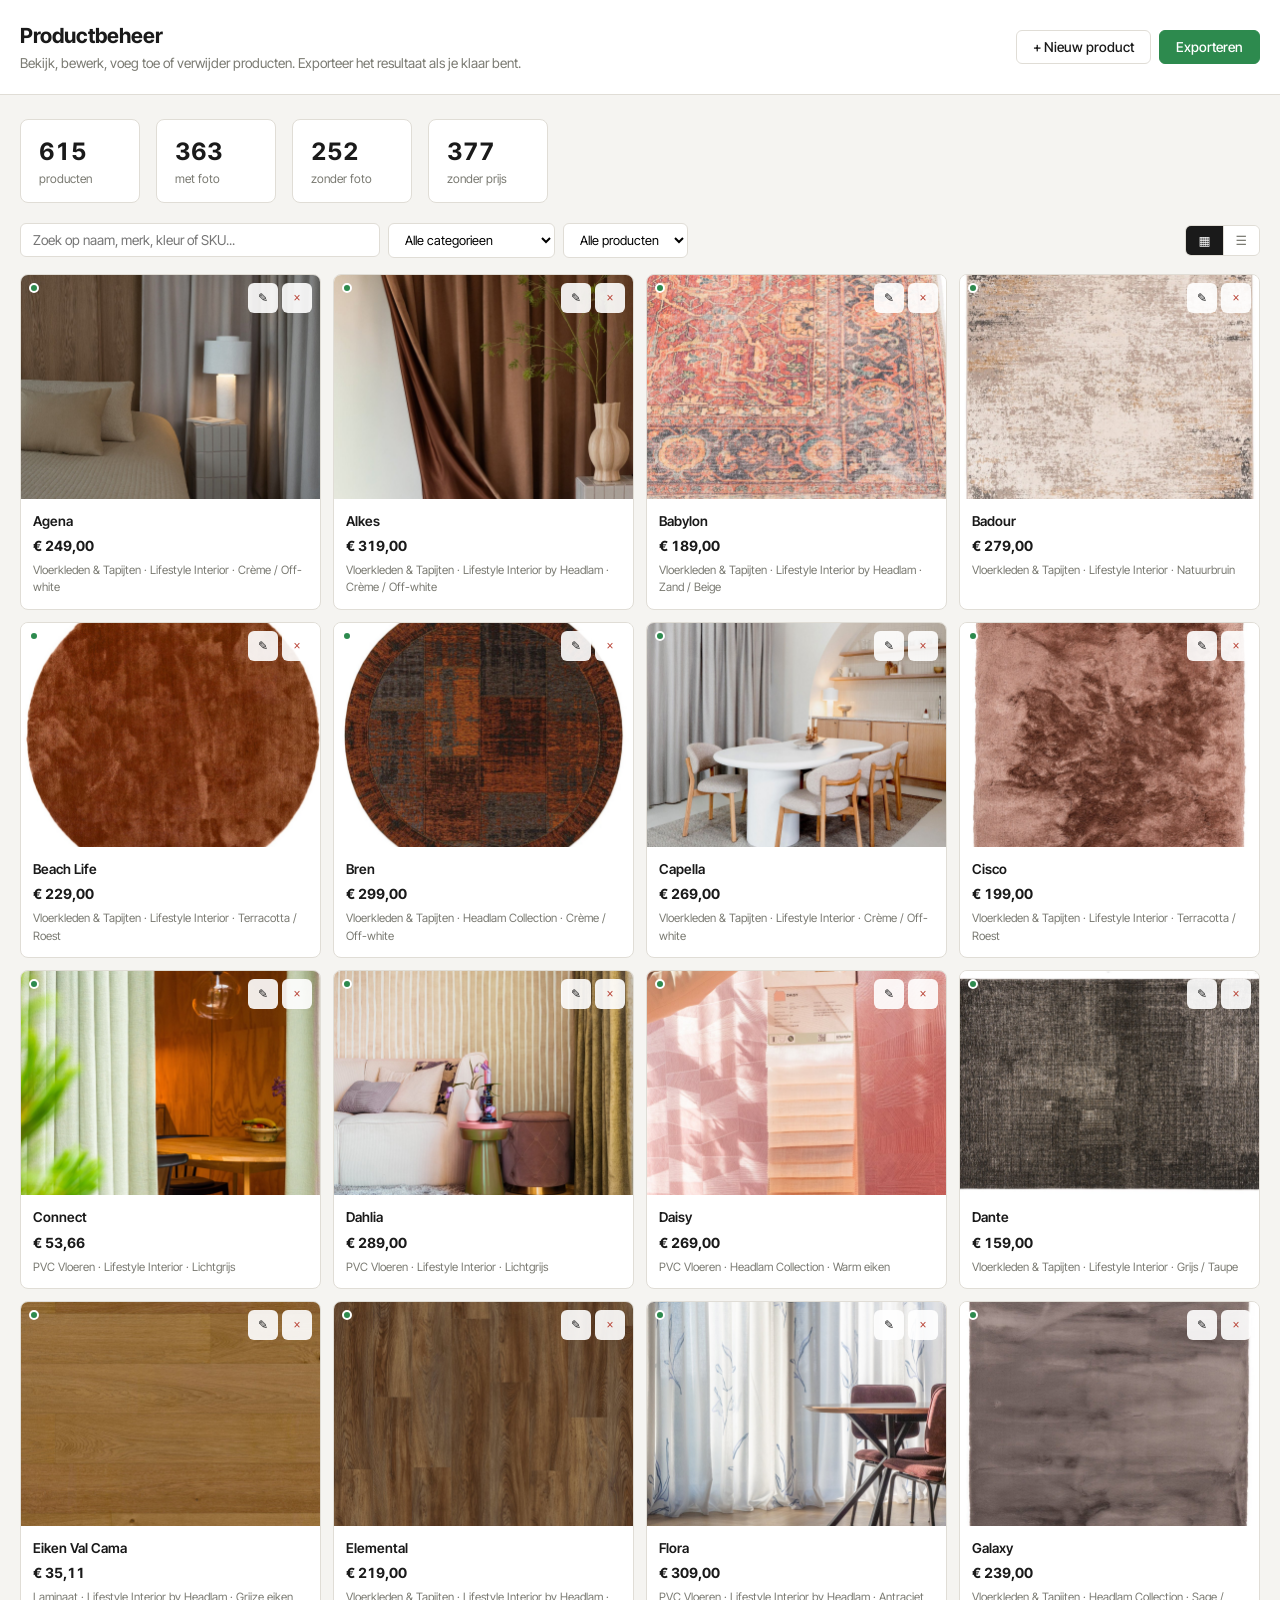
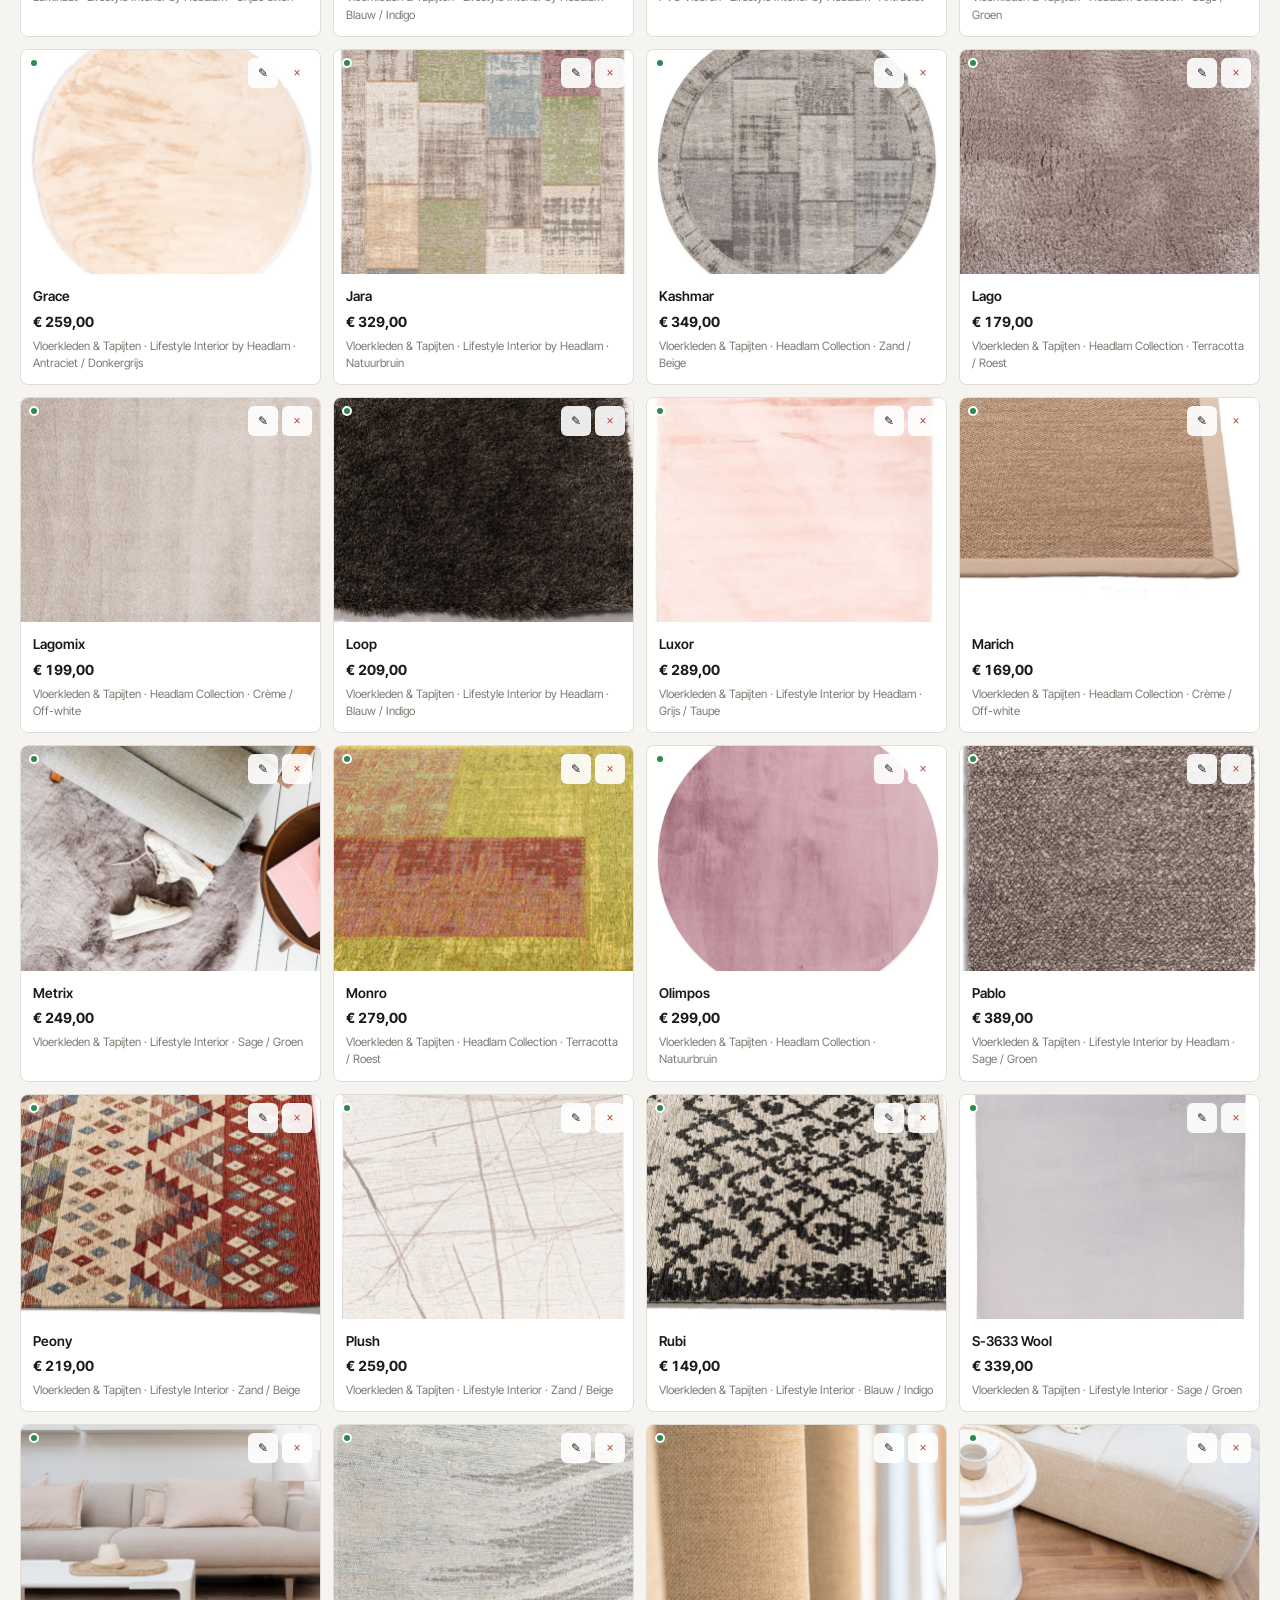
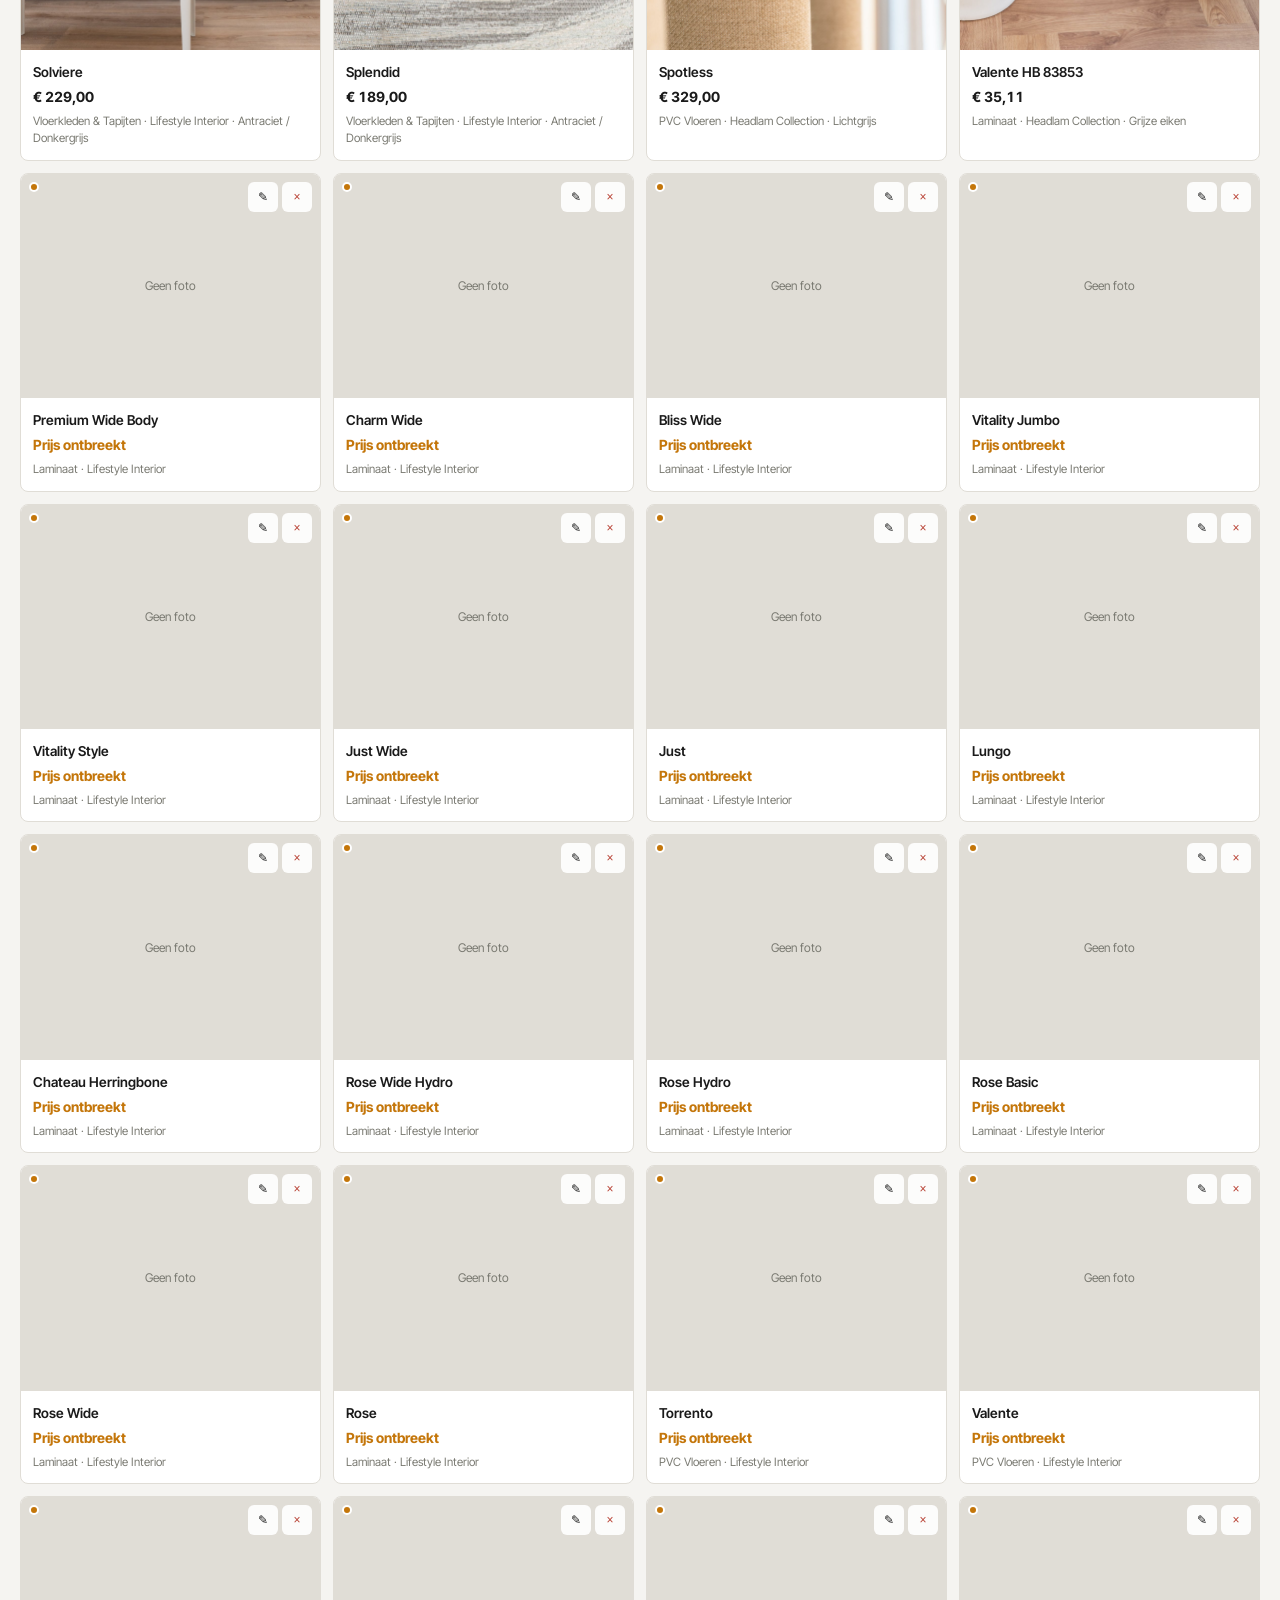
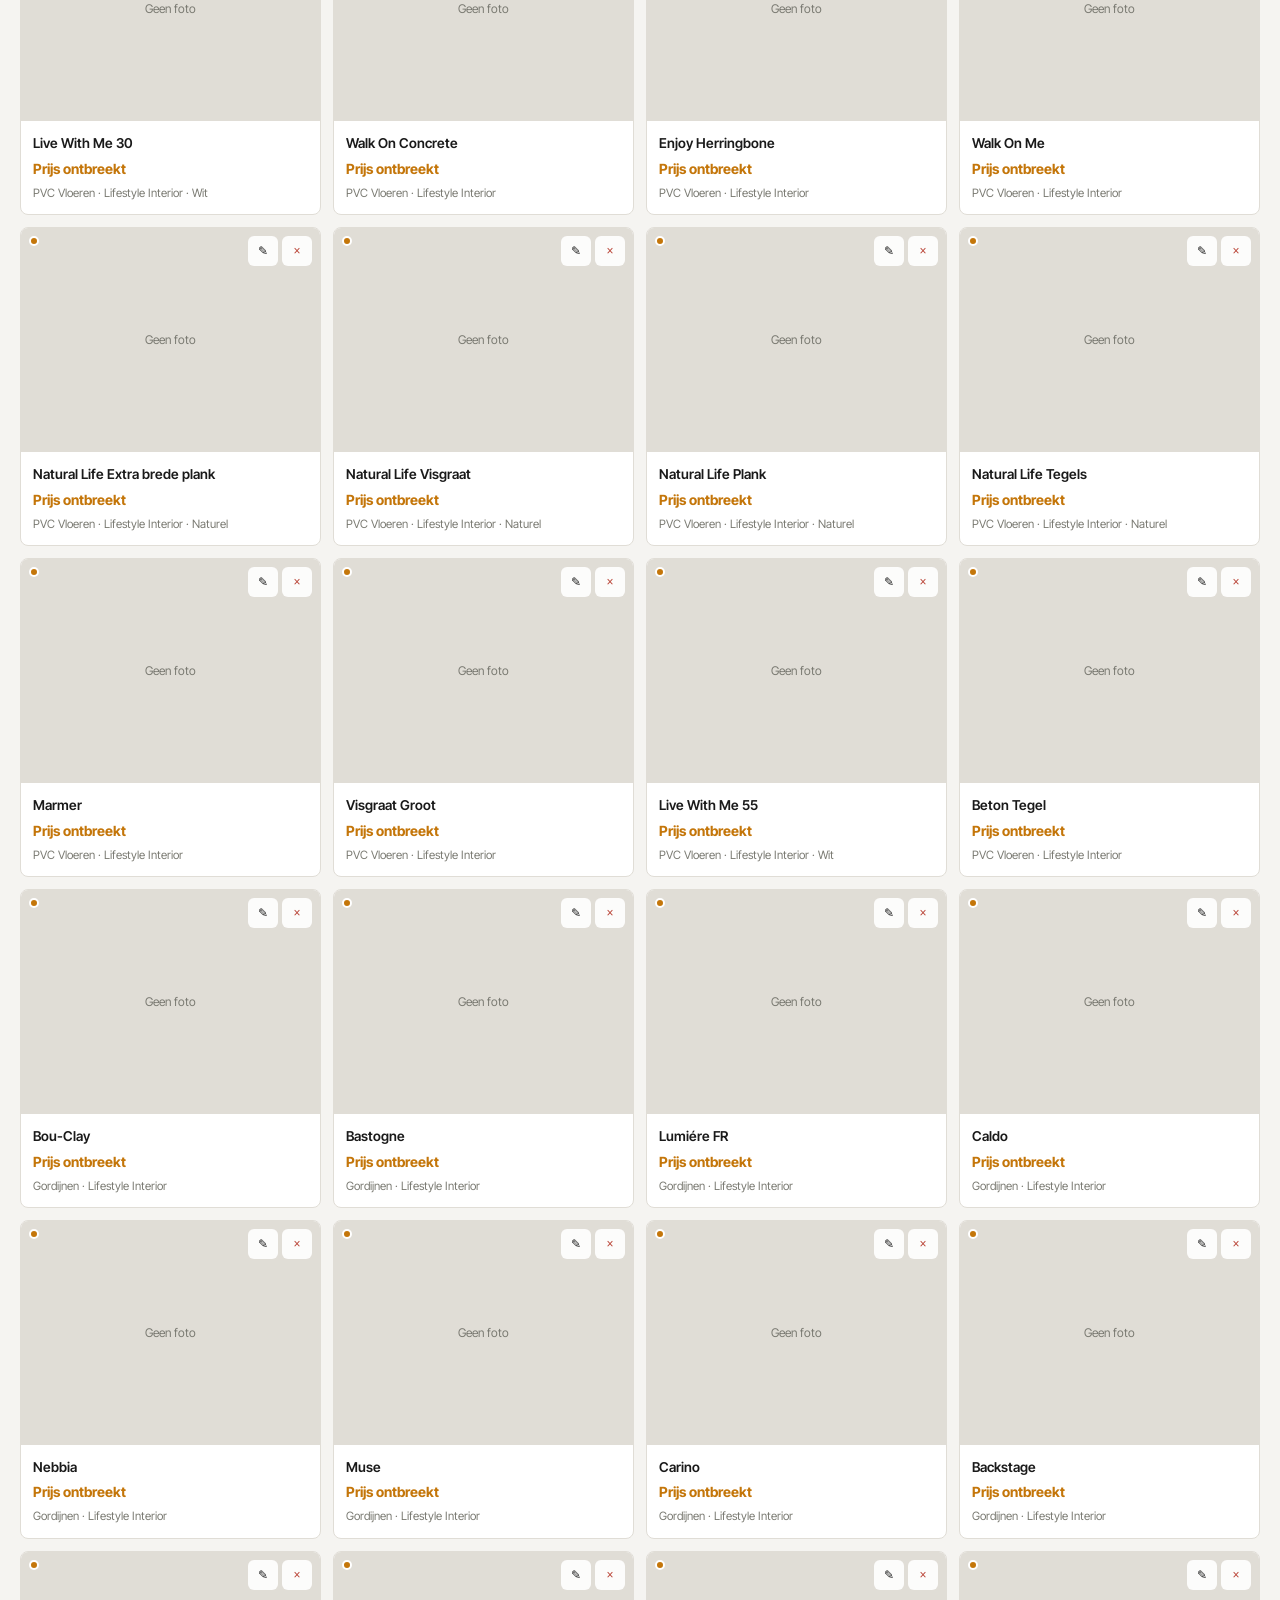
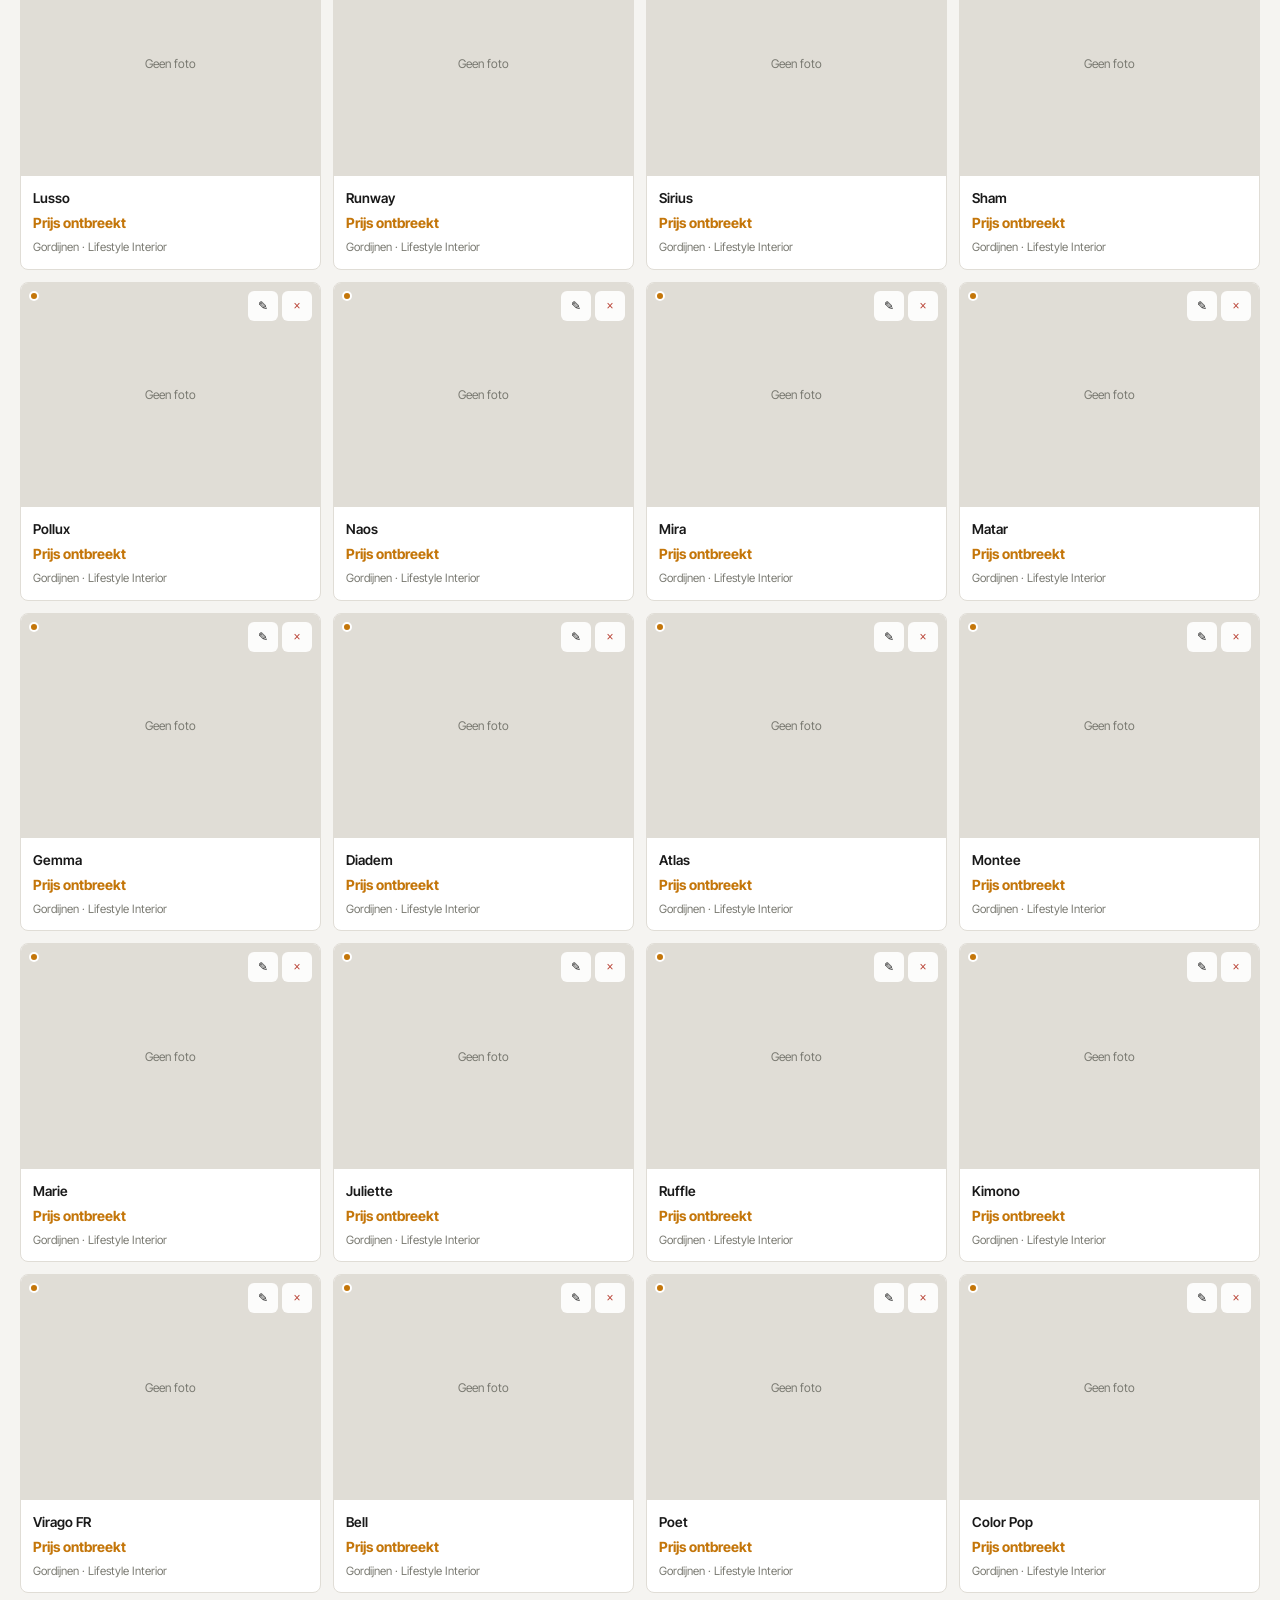
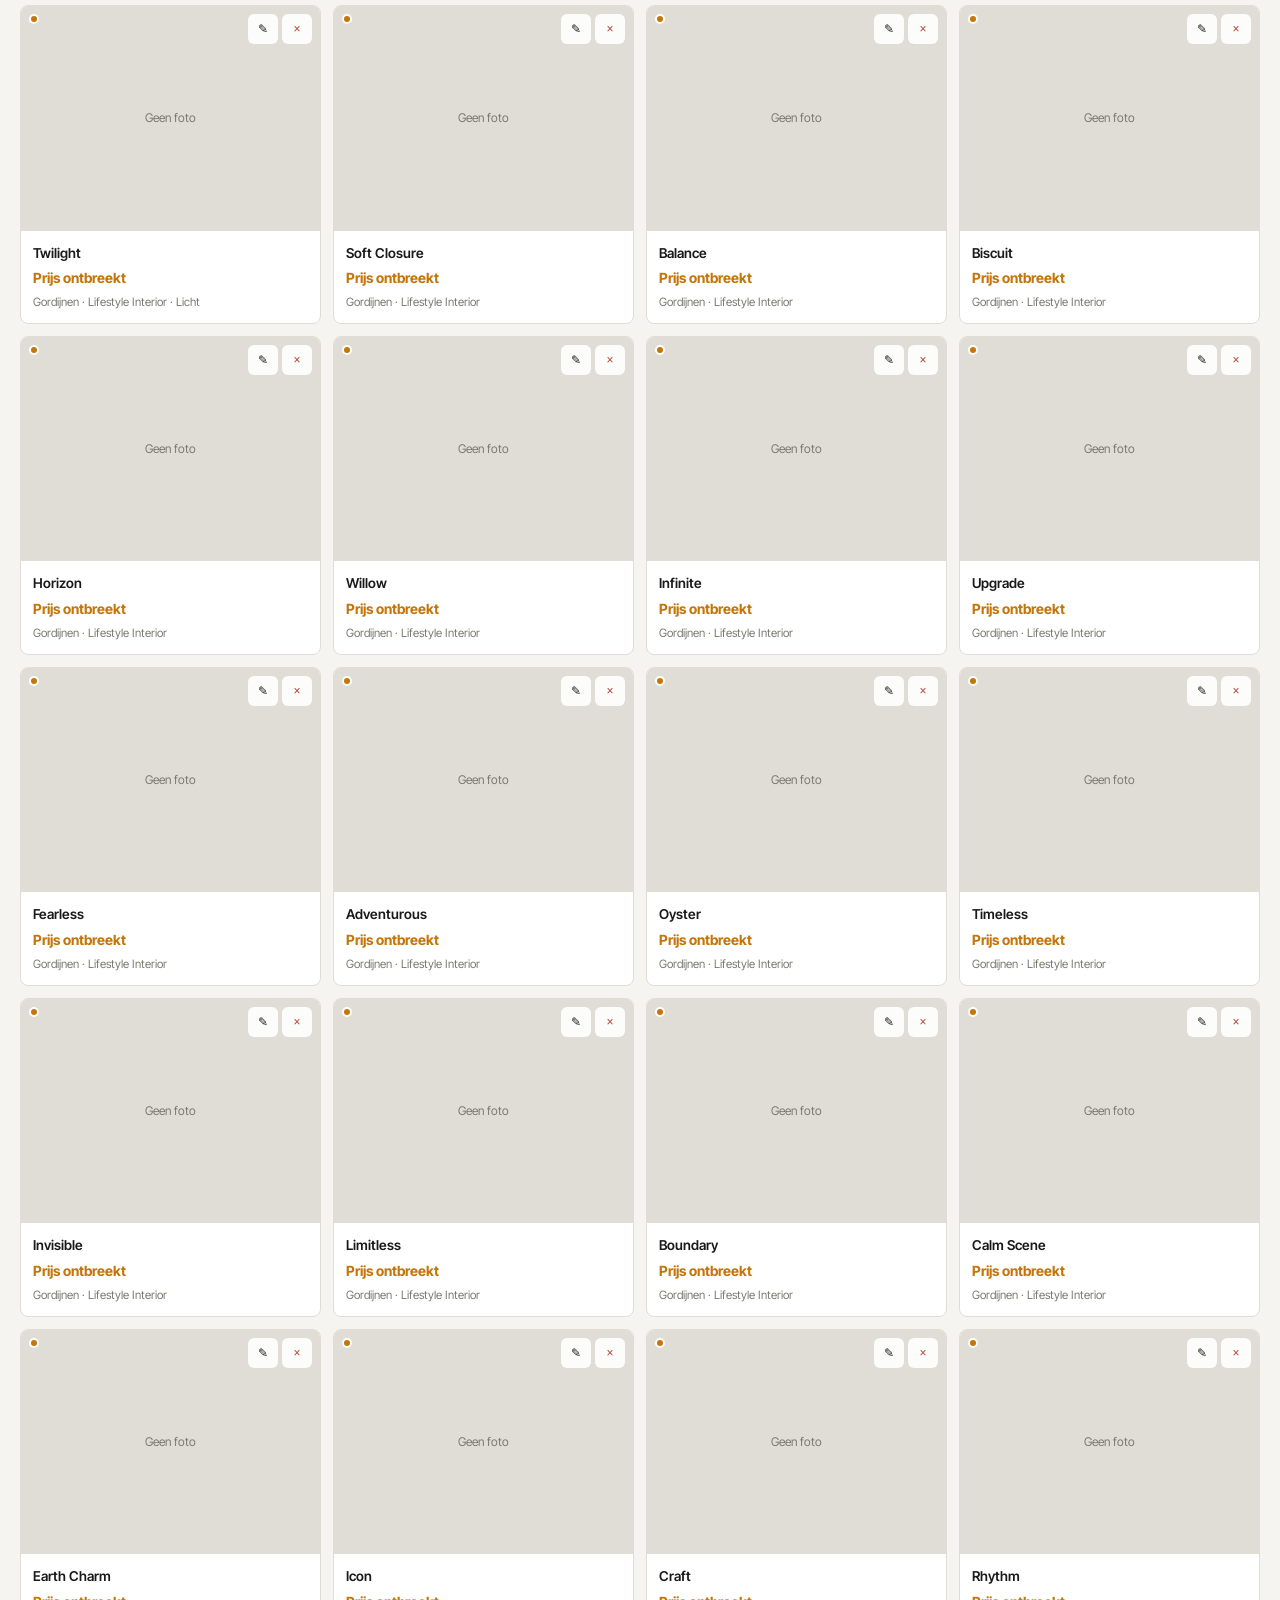
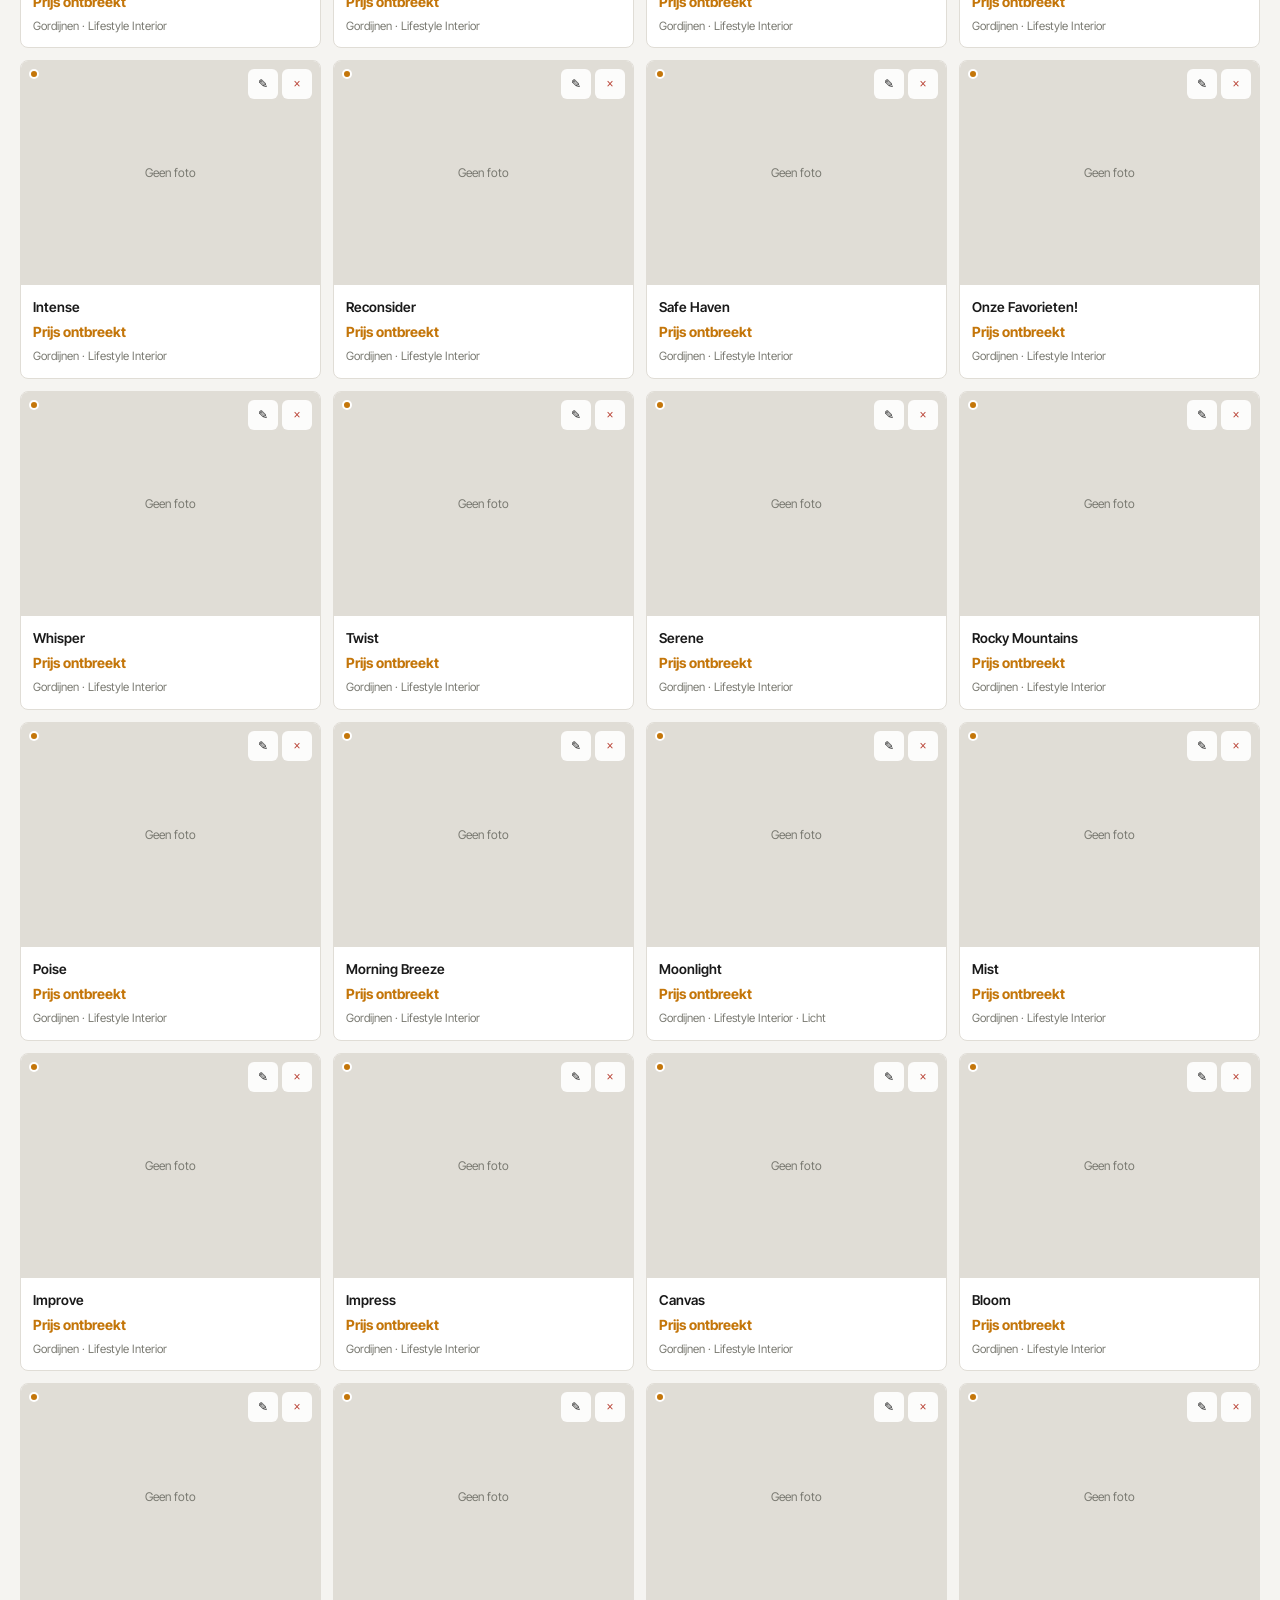
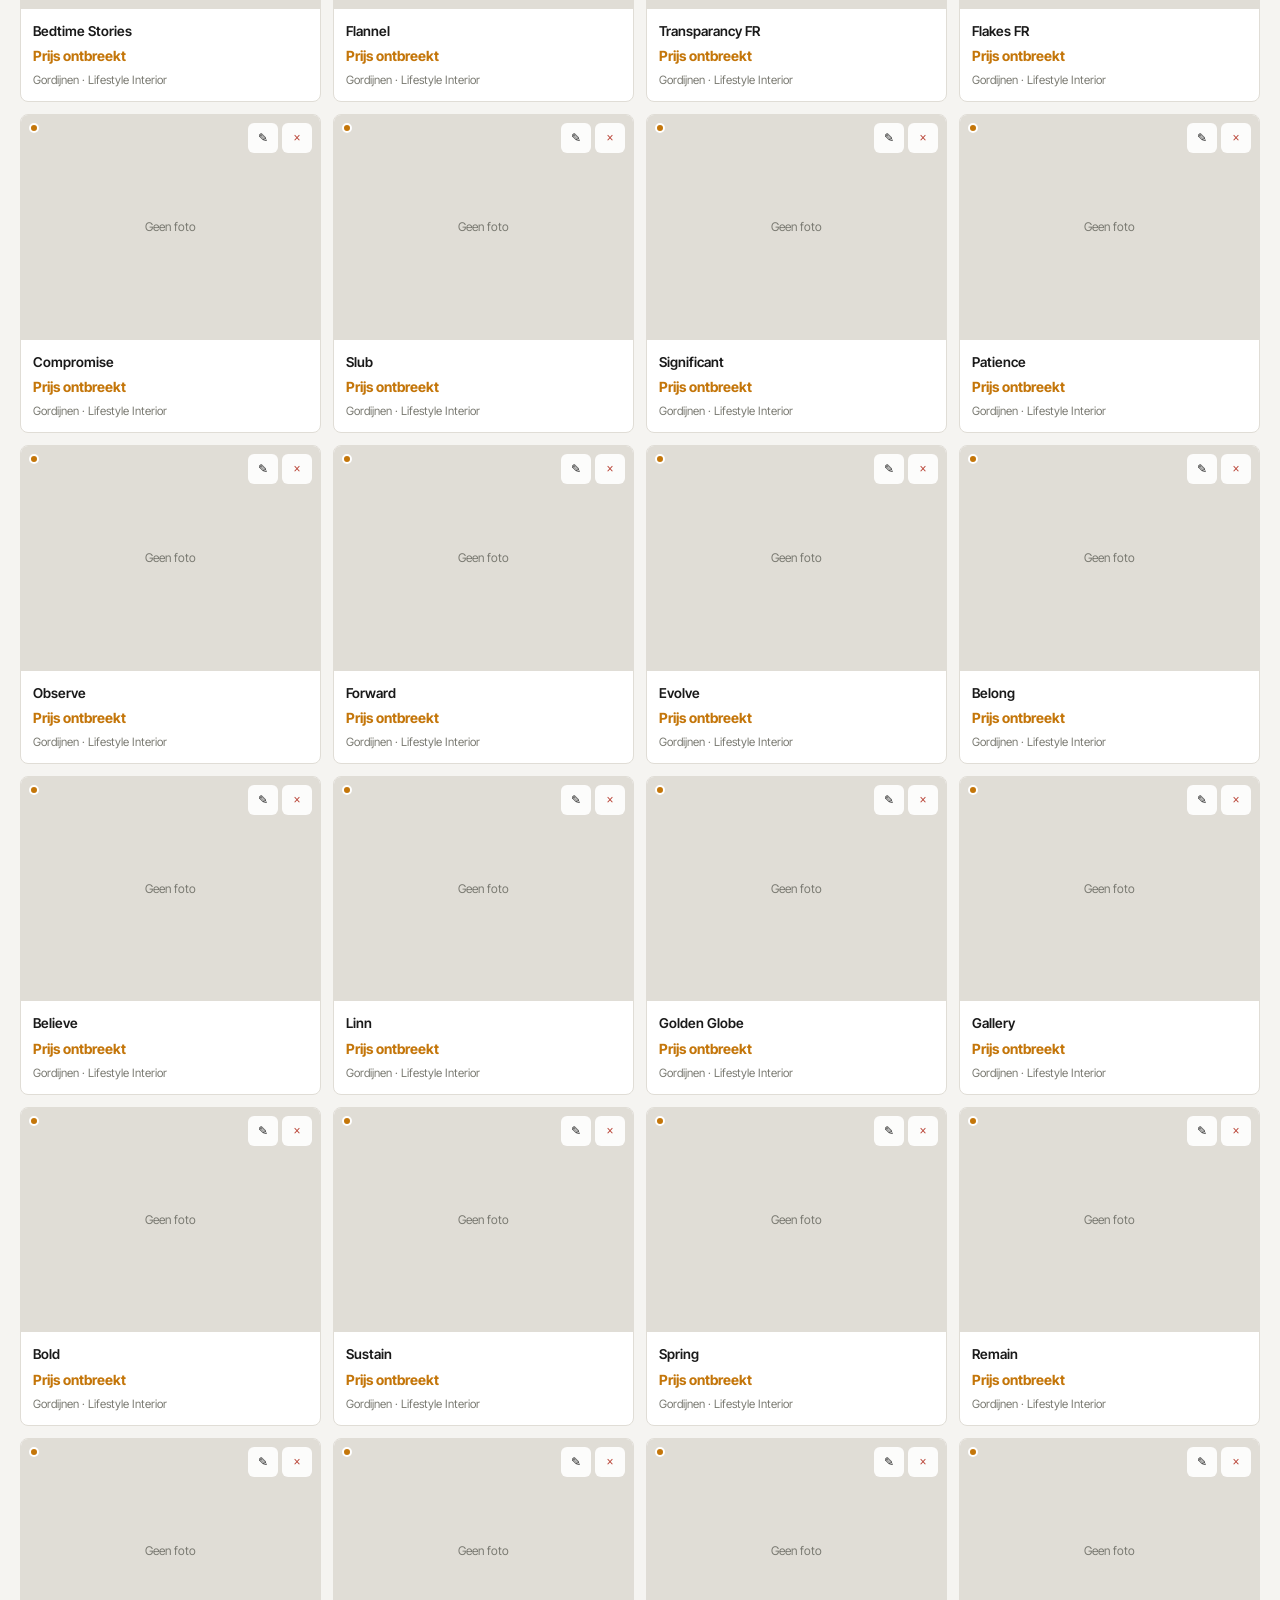
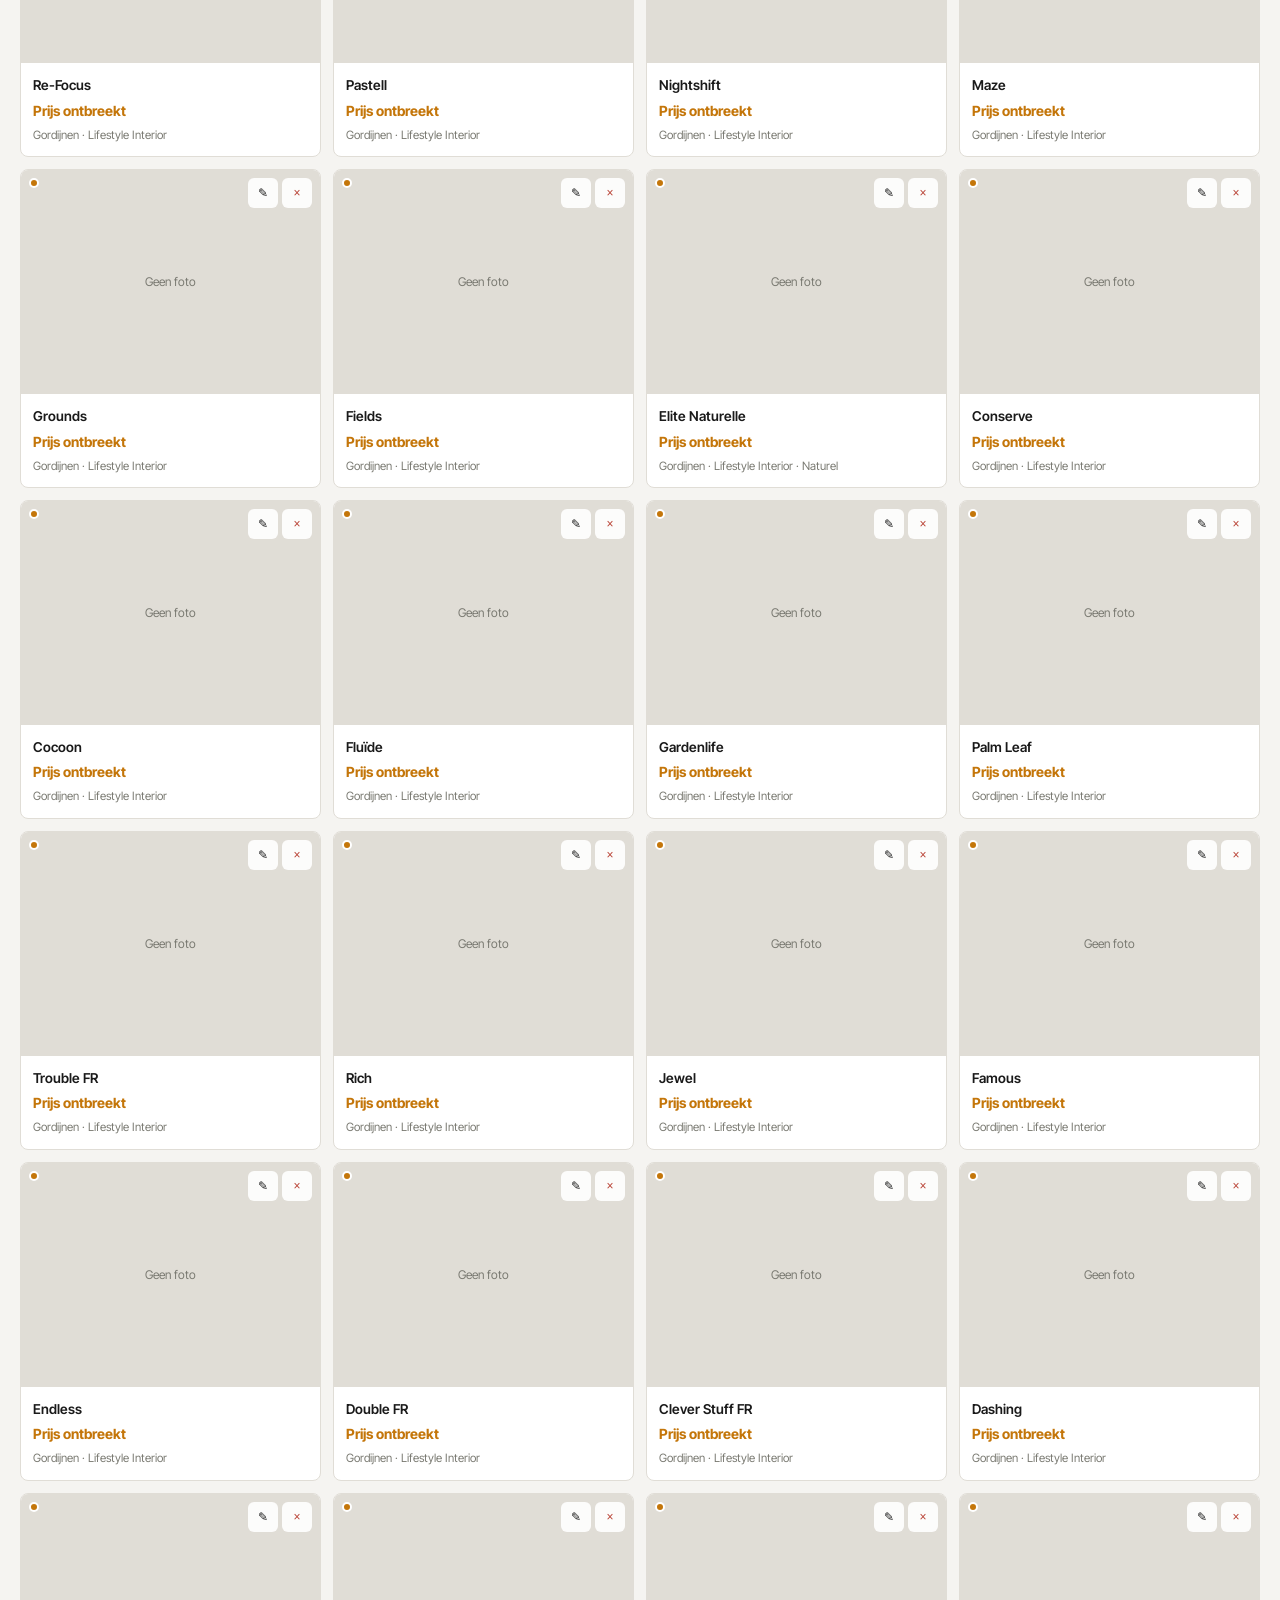
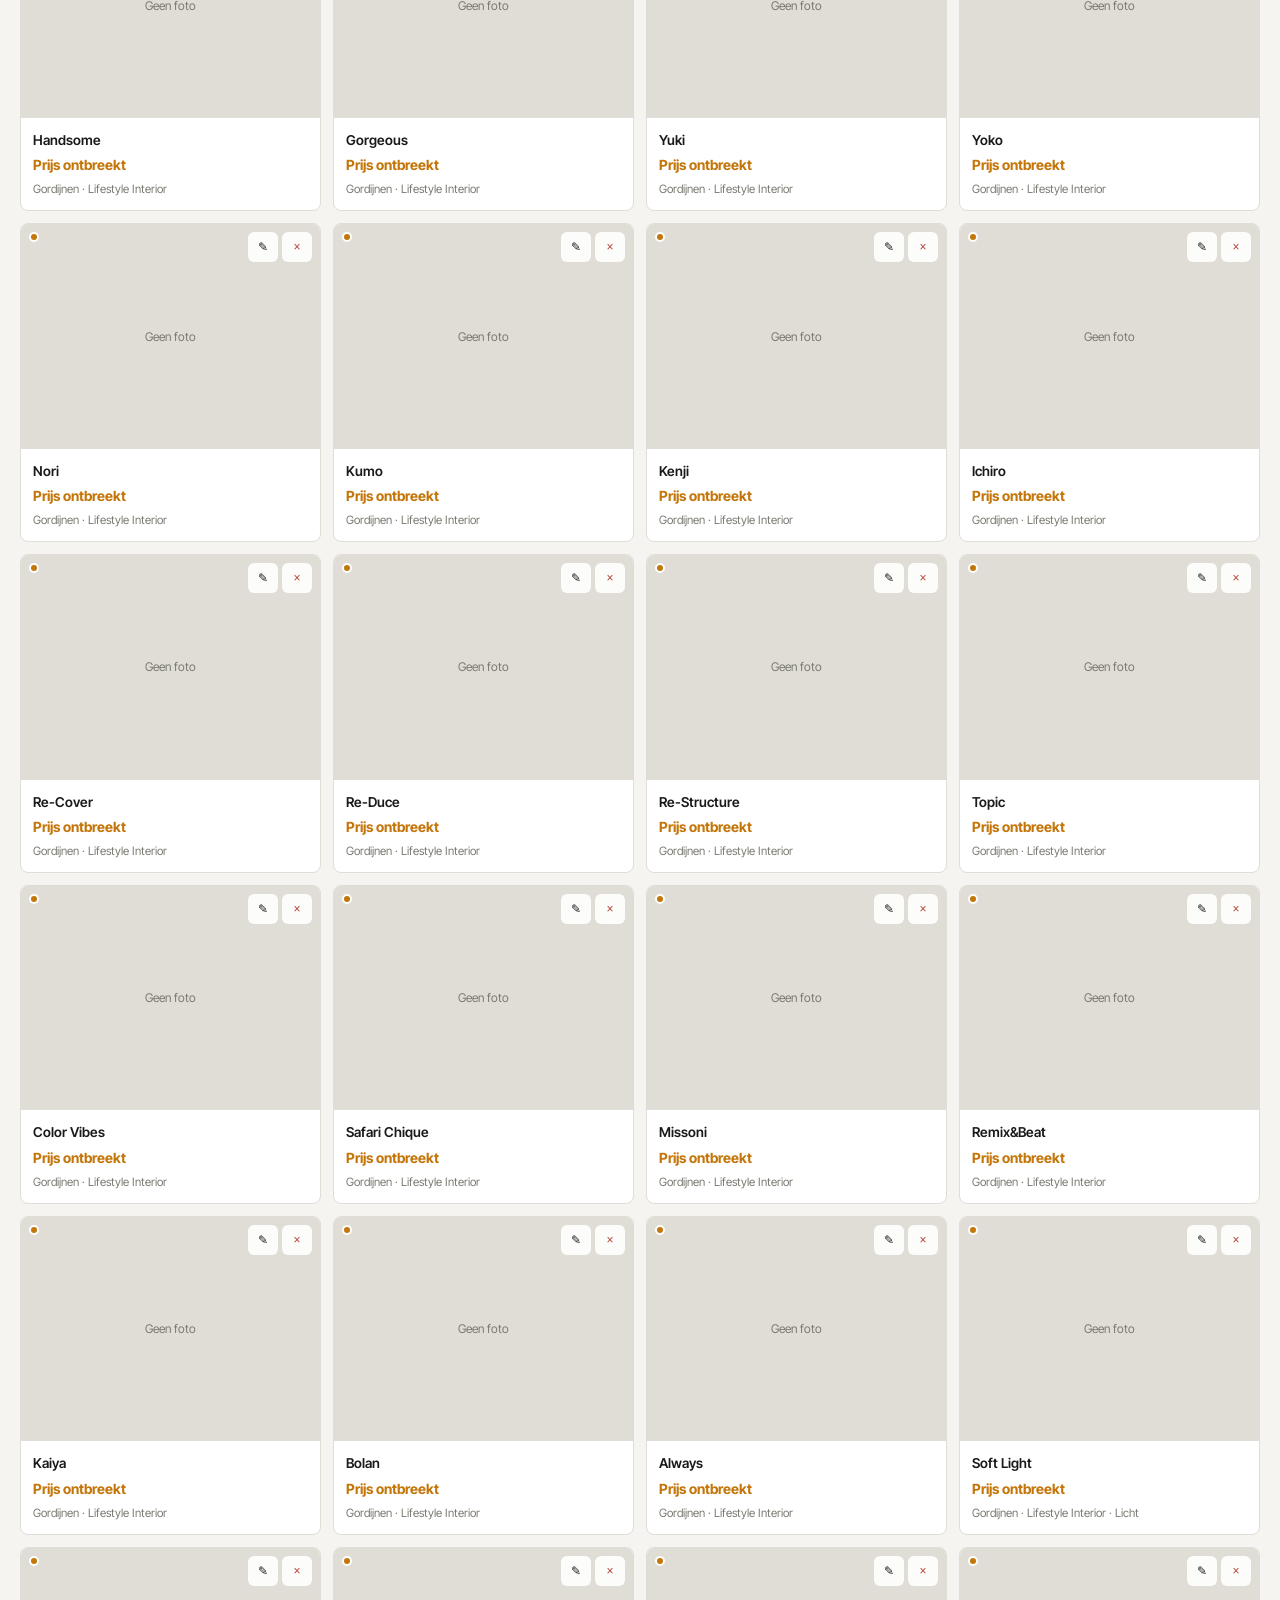
==== admin.html @ 4f41261f "feat: cadeaubonnen, beheerpagina, offerte en 615 producten - 4 cadeaubonnen (€25/50/100/250) met Sho" ====
<!DOCTYPE html>
<html lang="nl">
<head>
<meta charset="UTF-8">
<meta name="viewport" content="width=device-width, initial-scale=1">
<title>Productbeheer — Yalcin Tapijt & Woninginrichting</title>
<link rel="icon" href="favicon.svg" type="image/svg+xml">
<link rel="preconnect" href="https://fonts.googleapis.com">
<link rel="preconnect" href="https://fonts.gstatic.com" crossorigin>
<link href="https://fonts.googleapis.com/css2?family=Inter+Tight:wght@400;500;600;700&display=swap" rel="stylesheet">
<style>
  :root {
    --bg: #f5f4f1;
    --surface: #ffffff;
    --border: #e0ddd6;
    --fg: #1a1a1a;
    --fg-dim: #7a7a72;
    --accent: #1a1a1a;
    --ok: #2d8a4e;
    --warn: #c4760a;
    --miss: #b84033;
    --blue: #2563eb;
    --font: 'Inter Tight', system-ui, sans-serif;
  }

  * { box-sizing: border-box; margin: 0; }
  body { background: var(--bg); color: var(--fg); font-family: var(--font); font-size: 14px; line-height: 1.5; }

  .wrap { max-width: 1280px; margin: 0 auto; padding: 0 20px; }

  /* Header */
  .header { background: var(--surface); border-bottom: 1px solid var(--border); padding: 20px 0; margin-bottom: 24px; }
  .header-inner { display: flex; align-items: center; justify-content: space-between; flex-wrap: wrap; gap: 12px; }
  .header h1 { font-size: 1.3rem; font-weight: 700; }
  .header p { color: var(--fg-dim); font-size: 0.85rem; margin-top: 2px; }
  .header-actions { display: flex; gap: 8px; flex-wrap: wrap; }

  /* Stats */
  .stats { display: flex; gap: 16px; margin-bottom: 20px; flex-wrap: wrap; }
  .stat-card { background: var(--surface); border: 1px solid var(--border); border-radius: 8px; padding: 14px 18px; min-width: 120px; }
  .stat-n { font-size: 1.5rem; font-weight: 700; font-variant-numeric: tabular-nums; }
  .stat-l { font-size: 0.75rem; color: var(--fg-dim); }

  /* Controls */
  .controls { display: flex; gap: 8px; flex-wrap: wrap; margin-bottom: 16px; align-items: center; }
  .search { flex: 1; min-width: 200px; max-width: 360px; padding: 8px 12px; border: 1px solid var(--border); border-radius: 6px; background: var(--surface); font-size: 0.85rem; font-family: var(--font); outline: none; }
  .search:focus { border-color: var(--fg-dim); }
  select { padding: 8px 12px; border: 1px solid var(--border); border-radius: 6px; background: var(--surface); font-size: 0.8rem; font-family: var(--font); cursor: pointer; }
  .view-toggle { display: flex; border: 1px solid var(--border); border-radius: 6px; overflow: hidden; margin-left: auto; }
  .view-btn { background: var(--surface); border: none; padding: 7px 12px; cursor: pointer; font-size: 0.8rem; font-family: var(--font); color: var(--fg-dim); }
  .view-btn.on { background: var(--accent); color: #fff; }
  .view-btn + .view-btn { border-left: 1px solid var(--border); }

  .btn { padding: 8px 16px; border-radius: 6px; font-size: 0.85rem; font-family: var(--font); cursor: pointer; border: 1px solid var(--border); font-weight: 500; }
  .btn-primary { background: var(--accent); color: #fff; border-color: var(--accent); }
  .btn-success { background: var(--ok); color: #fff; border-color: var(--ok); }
  .btn-danger { background: var(--miss); color: #fff; border-color: var(--miss); font-size: 0.78rem; }
  .btn-outline { background: var(--surface); color: var(--fg); }

  /* Changes banner */
  .changes-banner { background: #fef3cd; border: 1px solid #f0d060; border-radius: 8px; padding: 12px 16px; margin-bottom: 16px; display: flex; align-items: center; justify-content: space-between; gap: 12px; flex-wrap: wrap; }
  .changes-banner.hidden { display: none; }
  .changes-banner span { font-size: 0.85rem; font-weight: 500; }

  /* Grid view */
  .grid { display: grid; grid-template-columns: repeat(auto-fill, minmax(260px, 1fr)); gap: 12px; }
  .card { background: var(--surface); border: 1px solid var(--border); border-radius: 8px; overflow: hidden; position: relative; }
  .card.deleted { opacity: 0.4; pointer-events: none; }
  .card.edited { border-color: var(--blue); border-width: 2px; }
  .card.new { border-color: var(--ok); border-width: 2px; }
  .card-img { width: 100%; aspect-ratio: 4/3; background: var(--border); object-fit: cover; display: block; }
  .card-noimg { width: 100%; aspect-ratio: 4/3; background: var(--border); display: flex; align-items: center; justify-content: center; color: var(--fg-dim); font-size: 0.75rem; }
  .card-body { padding: 12px; }
  .card-title { font-weight: 600; font-size: 0.85rem; margin-bottom: 4px; }
  .card-price { font-weight: 700; font-variant-numeric: tabular-nums; margin-bottom: 6px; }
  .card-price.zero { color: var(--warn); }
  .card-meta { font-size: 0.72rem; color: var(--fg-dim); }
  .card-meta span + span::before { content: ' · '; }
  .card-actions { position: absolute; top: 8px; right: 8px; display: flex; gap: 4px; }
  .card-btn { width: 30px; height: 30px; border-radius: 6px; border: none; cursor: pointer; font-size: 0.75rem; display: flex; align-items: center; justify-content: center; }
  .card-btn-edit { background: rgba(255,255,255,0.9); color: var(--fg); }
  .card-btn-del { background: rgba(255,255,255,0.9); color: var(--miss); }
  .card-status { position: absolute; top: 8px; left: 8px; width: 10px; height: 10px; border-radius: 50%; border: 2px solid #fff; }

  /* List view */
  .list-table { width: 100%; border-collapse: collapse; background: var(--surface); border: 1px solid var(--border); border-radius: 8px; overflow: hidden; }
  .list-table th { text-align: left; padding: 10px 12px; font-size: 0.72rem; text-transform: uppercase; letter-spacing: 0.05em; color: var(--fg-dim); background: var(--bg); border-bottom: 1px solid var(--border); font-weight: 600; }
  .list-table td { padding: 8px 12px; border-bottom: 1px solid var(--border); font-size: 0.82rem; vertical-align: middle; }
  .list-table tr:last-child td { border-bottom: none; }
  .list-table tr.deleted { opacity: 0.4; }
  .list-table tr.edited { background: #eef6ff; }
  .list-table tr.new { background: #eefaef; }
  .list-thumb { width: 48px; height: 36px; border-radius: 4px; object-fit: cover; background: var(--border); }
  .list-nothumb { width: 48px; height: 36px; border-radius: 4px; background: var(--border); display: inline-flex; align-items: center; justify-content: center; font-size: 0.6rem; color: var(--fg-dim); }
  .list-actions { display: flex; gap: 4px; }
  .overflow-wrap { overflow-x: auto; }

  /* Modal */
  .modal-bg { position: fixed; inset: 0; background: rgba(0,0,0,0.45); z-index: 100; display: flex; align-items: center; justify-content: center; padding: 16px; }
  .modal-bg.hidden { display: none; }
  .modal { background: var(--surface); border-radius: 12px; width: 100%; max-width: 580px; max-height: 90vh; overflow-y: auto; padding: 28px; }
  .modal h2 { font-size: 1.15rem; margin-bottom: 20px; font-weight: 700; }
  .modal label { display: block; font-size: 0.78rem; font-weight: 600; margin-bottom: 4px; }
  .modal input[type="text"], .modal input[type="number"], .modal select { width: 100%; padding: 8px 10px; border: 1px solid var(--border); border-radius: 6px; background: var(--bg); font-size: 0.85rem; font-family: var(--font); margin-bottom: 14px; outline: none; }
  .modal input:focus, .modal select:focus { border-color: var(--fg-dim); }
  .modal-row { display: grid; grid-template-columns: 1fr 1fr; gap: 12px; }
  .modal-img { width: 100%; aspect-ratio: 4/3; object-fit: cover; border-radius: 8px; background: var(--border); margin-bottom: 8px; }
  .modal-noimg { width: 100%; aspect-ratio: 4/3; border-radius: 8px; background: var(--border); display: flex; align-items: center; justify-content: center; color: var(--fg-dim); font-size: 0.8rem; margin-bottom: 8px; }
  .modal-actions { display: flex; gap: 10px; margin-top: 20px; justify-content: flex-end; }

  .confirm-bg { position: fixed; inset: 0; background: rgba(0,0,0,0.5); z-index: 200; display: flex; align-items: center; justify-content: center; padding: 16px; }
  .confirm-bg.hidden { display: none; }
  .confirm-box { background: var(--surface); border-radius: 10px; padding: 24px; max-width: 400px; text-align: center; }
  .confirm-box p { margin-bottom: 16px; font-size: 0.9rem; }
  .confirm-actions { display: flex; gap: 8px; justify-content: center; }

  .empty { text-align: center; padding: 60px 20px; color: var(--fg-dim); }

  @media (max-width: 640px) {
    .grid { grid-template-columns: 1fr 1fr; gap: 8px; }
    .modal-row { grid-template-columns: 1fr; }
    .header-inner { flex-direction: column; align-items: flex-start; }
    .stats { gap: 8px; }
    .stat-card { padding: 10px 14px; min-width: 0; flex: 1; }
  }
</style>
</head>
<body>

<div class="header">
  <div class="wrap header-inner">
    <div>
      <h1>Productbeheer</h1>
      <p>Bekijk, bewerk, voeg toe of verwijder producten. Exporteer het resultaat als je klaar bent.</p>
    </div>
    <div class="header-actions">
      <button class="btn btn-outline" id="addBtn">+ Nieuw product</button>
      <button class="btn btn-success" id="exportBtn">Exporteren</button>
    </div>
  </div>
</div>

<div class="wrap">

  <div class="stats" id="stats"></div>

  <div class="changes-banner hidden" id="changesBanner">
    <span id="changesText">0 wijzigingen</span>
    <div style="display:flex;gap:8px">
      <button class="btn btn-outline" id="resetBtn" style="font-size:.78rem">Alles terugzetten</button>
      <button class="btn btn-success" id="exportBtn2" style="font-size:.78rem">Exporteren</button>
    </div>
  </div>

  <div class="controls">
    <input type="search" class="search" id="search" placeholder="Zoek op naam, merk, kleur of SKU..." autocomplete="off">
    <select id="filterColl"><option value="">Alle categorieen</option></select>
    <select id="filterStatus">
      <option value="">Alle producten</option>
      <option value="noimg">Zonder foto</option>
      <option value="noprice">Zonder prijs</option>
      <option value="edited">Bewerkt</option>
    </select>
    <div class="view-toggle">
      <button class="view-btn on" data-view="grid" title="Rasterweergave">&#9638;</button>
      <button class="view-btn" data-view="list" title="Lijstweergave">&#9776;</button>
    </div>
  </div>

  <div id="catalog"></div>

</div>

<div class="modal-bg hidden" id="modalBg">
  <div class="modal" id="modal"></div>
</div>

<div class="confirm-bg hidden" id="confirmBg">
  <div class="confirm-box" id="confirmBox"></div>
</div>

<script>
(function() {
  let original = [];
  let products = [];
  let deleted = new Set();
  let edited = new Set();
  let added = new Set();
  let view = 'grid';

  const $ = id => document.getElementById(id);
  const esc = s => s ? String(s).replace(/&/g,'&amp;').replace(/</g,'&lt;').replace(/>/g,'&gt;').replace(/"/g,'&quot;') : '';

  function fmtPrice(n) {
    if (!n || n <= 0) return 'Prijs ontbreekt';
    return '€ ' + parseFloat(n).toLocaleString('nl-NL', { minimumFractionDigits: 2, maximumFractionDigits: 2 });
  }

  function status(p) {
    if (!p.img) return 'miss';
    if (!p.price || p.price <= 0) return 'warn';
    return 'ok';
  }

  function changeCount() { return deleted.size + edited.size + added.size; }

  function updateChangesBanner() {
    const n = changeCount();
    const banner = $('changesBanner');
    if (n === 0) { banner.classList.add('hidden'); return; }
    banner.classList.remove('hidden');
    const parts = [];
    if (edited.size) parts.push(edited.size + ' bewerkt');
    if (added.size) parts.push(added.size + ' nieuw');
    if (deleted.size) parts.push(deleted.size + ' verwijderd');
    $('changesText').textContent = parts.join(', ');
  }

  function renderStats() {
    const active = products.filter(p => !deleted.has(p._uid));
    const withImg = active.filter(p => p.img).length;
    const withPrice = active.filter(p => p.price > 0).length;
    $('stats').innerHTML =
      '<div class="stat-card"><div class="stat-n">' + active.length + '</div><div class="stat-l">producten</div></div>' +
      '<div class="stat-card"><div class="stat-n">' + withImg + '</div><div class="stat-l">met foto</div></div>' +
      '<div class="stat-card"><div class="stat-n">' + (active.length - withImg) + '</div><div class="stat-l">zonder foto</div></div>' +
      '<div class="stat-card"><div class="stat-n">' + (active.length - withPrice) + '</div><div class="stat-l">zonder prijs</div></div>';
  }

  function getFiltered() {
    const q = $('search').value.toLowerCase().trim();
    const coll = $('filterColl').value;
    const st = $('filterStatus').value;
    return products.filter(p => {
      if (coll && p.collectionLabel !== coll) return false;
      if (st === 'noimg' && p.img) return false;
      if (st === 'noprice' && p.price > 0) return false;
      if (st === 'edited' && !edited.has(p._uid) && !added.has(p._uid)) return false;
      if (q && !(
        (p.title || '').toLowerCase().includes(q) ||
        (p.merk || '').toLowerCase().includes(q) ||
        (p.kleur || '').toLowerCase().includes(q) ||
        (p.sku || '').toLowerCase().includes(q)
      )) return false;
      return true;
    });
  }

  function renderGrid(items) {
    if (!items.length) return '<div class="empty">Geen producten gevonden.</div>';
    return '<div class="grid">' + items.map(p => {
      const del = deleted.has(p._uid);
      const cls = del ? 'deleted' : added.has(p._uid) ? 'new' : edited.has(p._uid) ? 'edited' : '';
      const st = status(p);
      return '<div class="card ' + cls + '" data-uid="' + p._uid + '">' +
        '<div class="card-actions">' +
          '<button class="card-btn card-btn-edit" data-edit="' + p._uid + '" title="Bewerken">&#9998;</button>' +
          '<button class="card-btn card-btn-del" data-del="' + p._uid + '" title="Verwijderen">&times;</button>' +
        '</div>' +
        '<div class="card-status" style="background:var(--' + st + ')"></div>' +
        (p.img
          ? '<img class="card-img" src="' + esc(p.img) + '" alt="' + esc(p.title) + '" loading="lazy" onerror="this.outerHTML=\'<div class=card-noimg>Geen foto</div>\'">'
          : '<div class="card-noimg">Geen foto</div>') +
        '<div class="card-body">' +
          '<div class="card-title">' + esc(p.title) + '</div>' +
          '<div class="card-price' + ((!p.price || p.price <= 0) ? ' zero' : '') + '">' + fmtPrice(p.price) + '</div>' +
          '<div class="card-meta">' +
            (p.collectionLabel ? '<span>' + esc(p.collectionLabel) + '</span>' : '') +
            (p.merk ? '<span>' + esc(p.merk) + '</span>' : '') +
            (p.kleur ? '<span>' + esc(p.kleur) + '</span>' : '') +
          '</div>' +
        '</div>' +
      '</div>';
    }).join('') + '</div>';
  }

  function renderList(items) {
    if (!items.length) return '<div class="empty">Geen producten gevonden.</div>';
    return '<div class="overflow-wrap"><table class="list-table">' +
      '<thead><tr><th></th><th>Product</th><th>Categorie</th><th>Prijs</th><th>Merk</th><th>Kleur</th><th>Afmetingen</th><th>SKU</th><th></th></tr></thead>' +
      '<tbody>' + items.map(p => {
        const del = deleted.has(p._uid);
        const cls = del ? 'deleted' : added.has(p._uid) ? 'new' : edited.has(p._uid) ? 'edited' : '';
        return '<tr class="' + cls + '">' +
          '<td>' + (p.img
            ? '<img class="list-thumb" src="' + esc(p.img) + '" alt="" loading="lazy" onerror="this.outerHTML=\'<span class=list-nothumb>-</span>\'">'
            : '<span class="list-nothumb">-</span>') + '</td>' +
          '<td style="font-weight:600">' + esc(p.title) + '</td>' +
          '<td style="font-size:.75rem;color:var(--fg-dim)">' + esc(p.collectionLabel) + '</td>' +
          '<td style="font-weight:600;font-variant-numeric:tabular-nums;' + ((!p.price || p.price <= 0) ? 'color:var(--warn)' : '') + '">' + fmtPrice(p.price) + '</td>' +
          '<td style="font-size:.78rem">' + esc(p.merk) + '</td>' +
          '<td style="font-size:.78rem">' + esc(p.kleur) + '</td>' +
          '<td style="font-size:.78rem">' + esc(p.afmetingen) + '</td>' +
          '<td style="font-size:.72rem;color:var(--fg-dim)">' + esc(p.sku) + '</td>' +
          '<td><div class="list-actions">' +
            '<button class="card-btn card-btn-edit" data-edit="' + p._uid + '" title="Bewerken" style="width:26px;height:26px;font-size:.7rem">&#9998;</button>' +
            '<button class="card-btn card-btn-del" data-del="' + p._uid + '" title="Verwijderen" style="width:26px;height:26px;font-size:.7rem">&times;</button>' +
          '</div></td>' +
        '</tr>';
      }).join('') + '</tbody></table></div>';
  }

  function render() {
    const items = getFiltered();
    $('catalog').innerHTML = view === 'grid' ? renderGrid(items) : renderList(items);
    renderStats();
    updateChangesBanner();
  }

  // Edit modal
  function openEdit(uid) {
    const p = products.find(x => x._uid === uid);
    if (!p) return;

    const colls = [...new Set(products.map(x => x.collectionLabel).filter(Boolean))].sort();

    $('modal').innerHTML =
      '<h2>Product bewerken</h2>' +
      '<div style="margin-bottom:16px">' +
        (p.img
          ? '<img class="modal-img" src="' + esc(p.img) + '" alt="" onerror="this.outerHTML=\'<div class=modal-noimg>Geen foto</div>\'">'
          : '<div class="modal-noimg">Geen foto</div>') +
        '<label>Afbeelding URL</label>' +
        '<input type="text" id="mImg" value="' + esc(p.img) + '">' +
      '</div>' +
      '<label>Productnaam</label>' +
      '<input type="text" id="mTitle" value="' + esc(p.title) + '">' +
      '<div class="modal-row">' +
        '<div><label>Prijs (euro)</label><input type="number" id="mPrice" value="' + (p.price || 0) + '" step="0.01" min="0"></div>' +
        '<div><label>Categorie</label><select id="mColl">' + colls.map(c => '<option' + (c === p.collectionLabel ? ' selected' : '') + '>' + esc(c) + '</option>').join('') + '<option value="__new">+ Nieuwe categorie</option></select></div>' +
      '</div>' +
      '<div class="modal-row">' +
        '<div><label>Merk</label><input type="text" id="mMerk" value="' + esc(p.merk) + '"></div>' +
        '<div><label>Materiaal</label><input type="text" id="mMat" value="' + esc(p.materiaal) + '"></div>' +
      '</div>' +
      '<div class="modal-row">' +
        '<div><label>Kleur</label><input type="text" id="mKleur" value="' + esc(p.kleur) + '"></div>' +
        '<div><label>Afmetingen</label><input type="text" id="mAfm" value="' + esc(p.afmetingen) + '"></div>' +
      '</div>' +
      '<label>SKU</label>' +
      '<input type="text" id="mSku" value="' + esc(p.sku) + '">' +
      '<div class="modal-actions">' +
        '<button class="btn btn-outline" id="mCancel">Annuleren</button>' +
        '<button class="btn btn-primary" id="mSave">Opslaan</button>' +
      '</div>';

    $('modalBg').classList.remove('hidden');

    // Preview image on URL change
    $('mImg').addEventListener('change', function() {
      const wrap = this.closest('div');
      const old = wrap.querySelector('.modal-img, .modal-noimg');
      if (this.value) {
        if (old) old.outerHTML = '<img class="modal-img" src="' + esc(this.value) + '" alt="" onerror="this.outerHTML=\'<div class=modal-noimg>Geen foto</div>\'">';
      } else {
        if (old) old.outerHTML = '<div class="modal-noimg">Geen foto</div>';
      }
    });

    $('mCancel').onclick = closeModal;
    $('mSave').onclick = function() {
      let collLabel = $('mColl').value;
      if (collLabel === '__new') {
        collLabel = prompt('Naam van de nieuwe categorie:');
        if (!collLabel) return;
      }
      p.title = $('mTitle').value.trim();
      p.price = parseFloat($('mPrice').value) || 0;
      p.img = $('mImg').value.trim();
      p.merk = $('mMerk').value.trim();
      p.materiaal = $('mMat').value.trim();
      p.kleur = $('mKleur').value.trim();
      p.afmetingen = $('mAfm').value.trim();
      p.sku = $('mSku').value.trim();
      p.collectionLabel = collLabel;
      p.collection = collLabel.toLowerCase().replace(/[^a-z0-9]+/g, '-');
      if (!added.has(p._uid)) edited.add(p._uid);
      closeModal();
      render();
      saveState();
    };
  }

  function openAdd() {
    const colls = [...new Set(products.map(x => x.collectionLabel).filter(Boolean))].sort();
    const uid = 'new_' + Date.now();

    $('modal').innerHTML =
      '<h2>Nieuw product toevoegen</h2>' +
      '<label>Afbeelding URL</label>' +
      '<input type="text" id="mImg" placeholder="https://...">' +
      '<label>Productnaam</label>' +
      '<input type="text" id="mTitle" placeholder="Bijv. Wollen vloerkleed Sahara">' +
      '<div class="modal-row">' +
        '<div><label>Prijs (euro)</label><input type="number" id="mPrice" value="0" step="0.01" min="0"></div>' +
        '<div><label>Categorie</label><select id="mColl">' + colls.map(c => '<option>' + esc(c) + '</option>').join('') + '<option value="__new">+ Nieuwe categorie</option></select></div>' +
      '</div>' +
      '<div class="modal-row">' +
        '<div><label>Merk</label><input type="text" id="mMerk"></div>' +
        '<div><label>Materiaal</label><input type="text" id="mMat"></div>' +
      '</div>' +
      '<div class="modal-row">' +
        '<div><label>Kleur</label><input type="text" id="mKleur"></div>' +
        '<div><label>Afmetingen</label><input type="text" id="mAfm"></div>' +
      '</div>' +
      '<label>SKU</label>' +
      '<input type="text" id="mSku">' +
      '<div class="modal-actions">' +
        '<button class="btn btn-outline" id="mCancel">Annuleren</button>' +
        '<button class="btn btn-primary" id="mSave">Toevoegen</button>' +
      '</div>';

    $('modalBg').classList.remove('hidden');

    $('mCancel').onclick = closeModal;
    $('mSave').onclick = function() {
      let collLabel = $('mColl').value;
      if (collLabel === '__new') {
        collLabel = prompt('Naam van de nieuwe categorie:');
        if (!collLabel) return;
      }
      const p = {
        _uid: uid,
        id: Date.now(),
        title: $('mTitle').value.trim(),
        handle: $('mTitle').value.trim().toLowerCase().replace(/[^a-z0-9]+/g, '-'),
        price: parseFloat($('mPrice').value) || 0,
        img: $('mImg').value.trim(),
        merk: $('mMerk').value.trim(),
        materiaal: $('mMat').value.trim(),
        kleur: $('mKleur').value.trim(),
        afmetingen: $('mAfm').value.trim(),
        sku: $('mSku').value.trim(),
        collectionLabel: collLabel,
        collection: collLabel.toLowerCase().replace(/[^a-z0-9]+/g, '-'),
      };
      if (!p.title) { alert('Vul een productnaam in.'); return; }
      products.unshift(p);
      added.add(uid);
      closeModal();
      render();
      saveState();
    };
  }

  function closeModal() { $('modalBg').classList.add('hidden'); }

  function confirmDelete(uid) {
    const p = products.find(x => x._uid === uid);
    if (!p) return;
    $('confirmBox').innerHTML =
      '<p>Weet je zeker dat je <strong>' + esc(p.title) + '</strong> wilt verwijderen?</p>' +
      '<div class="confirm-actions">' +
        '<button class="btn btn-outline" id="cCancel">Annuleren</button>' +
        '<button class="btn btn-danger" id="cConfirm">Verwijderen</button>' +
      '</div>';
    $('confirmBg').classList.remove('hidden');
    $('cCancel').onclick = () => $('confirmBg').classList.add('hidden');
    $('cConfirm').onclick = () => {
      if (added.has(uid)) {
        products = products.filter(x => x._uid !== uid);
        added.delete(uid);
      } else {
        deleted.add(uid);
        edited.delete(uid);
      }
      $('confirmBg').classList.add('hidden');
      render();
      saveState();
    };
  }

  // Export
  function exportProducts() {
    const active = products.filter(p => !deleted.has(p._uid));
    const out = active.map(p => {
      const obj = {
        id: p.id, title: p.title, handle: p.handle || p.title.toLowerCase().replace(/[^a-z0-9]+/g, '-'),
        collection: p.collection, collectionLabel: p.collectionLabel,
        price: p.price, variantId: p.variantId || 0,
        images: p.img ? [{ url: p.img, alt: p.title + ' — productfoto' }] : [],
        specs: {}
      };
      if (p.merk) obj.specs.merk = p.merk;
      if (p.materiaal) obj.specs.materiaal = p.materiaal;
      if (p.kleur) obj.specs.kleur = p.kleur;
      if (p.afmetingen) obj.specs.afmetingen = p.afmetingen;
      if (p.sku) obj.specs.sku = p.sku;
      obj.tags = [p.collectionLabel, p.kleur].filter(Boolean);
      obj.slug = obj.handle;
      return obj;
    });

    const blob = new Blob([JSON.stringify(out, null, 2)], { type: 'application/json' });
    const a = document.createElement('a');
    a.href = URL.createObjectURL(blob);
    a.download = 'products_bijgewerkt.json';
    a.click();
    URL.revokeObjectURL(a.href);
  }

  // LocalStorage state
  function saveState() {
    try {
      localStorage.setItem('yalcin_admin', JSON.stringify({
        products, deleted: [...deleted], edited: [...edited], added: [...added]
      }));
    } catch(e) {}
  }
  function loadState() {
    try {
      const s = JSON.parse(localStorage.getItem('yalcin_admin'));
      if (s && s.products) {
        products = s.products;
        deleted = new Set(s.deleted || []);
        edited = new Set(s.edited || []);
        added = new Set(s.added || []);
        return true;
      }
    } catch(e) {}
    return false;
  }

  // Events
  document.addEventListener('click', e => {
    if (e.target.closest('[data-edit]')) openEdit(e.target.closest('[data-edit]').dataset.edit);
    if (e.target.closest('[data-del]')) confirmDelete(e.target.closest('[data-del]').dataset.del);
  });
  $('search').addEventListener('input', render);
  $('filterColl').addEventListener('change', render);
  $('filterStatus').addEventListener('change', render);
  document.querySelectorAll('.view-btn').forEach(btn => {
    btn.addEventListener('click', () => {
      document.querySelectorAll('.view-btn').forEach(b => b.classList.remove('on'));
      btn.classList.add('on');
      view = btn.dataset.view;
      render();
    });
  });
  $('addBtn').addEventListener('click', openAdd);
  $('exportBtn').addEventListener('click', exportProducts);
  $('exportBtn2').addEventListener('click', exportProducts);
  $('resetBtn').addEventListener('click', () => {
    if (!confirm('Alle wijzigingen terugzetten?')) return;
    products = JSON.parse(JSON.stringify(original));
    deleted.clear(); edited.clear(); added.clear();
    try { localStorage.removeItem('yalcin_admin'); } catch(e) {}
    render();
    populateCollFilter();
  });
  $('modalBg').addEventListener('click', e => { if (e.target === $('modalBg')) closeModal(); });
  $('confirmBg').addEventListener('click', e => { if (e.target === $('confirmBg')) $('confirmBg').classList.add('hidden'); });
  document.addEventListener('keydown', e => {
    if (e.key === 'Escape') { closeModal(); $('confirmBg').classList.add('hidden'); }
  });

  function populateCollFilter() {
    const colls = [...new Set(products.map(p => p.collectionLabel).filter(Boolean))].sort();
    $('filterColl').innerHTML = '<option value="">Alle categorieen</option>' +
      colls.map(c => '<option>' + esc(c) + '</option>').join('');
  }

  // Init
  async function init() {
    if (!loadState()) {
      try {
        const res = await fetch('products.json');
        const raw = await res.json();
        products = raw.map((p, i) => ({
          _uid: 'p' + i,
          id: p.id, title: p.title || '', handle: p.handle || '',
          collection: p.collection || '', collectionLabel: p.collectionLabel || '',
          price: p.price || 0, variantId: p.variantId || 0,
          img: (p.images && p.images[0]) ? p.images[0].url : '',
          merk: p.specs?.merk || '', materiaal: p.specs?.materiaal || '',
          kleur: p.specs?.kleur || '', afmetingen: p.specs?.afmetingen || '',
          sku: p.specs?.sku || '',
        }));
      } catch(e) {
        $('catalog').innerHTML = '<div class="empty">Kon producten niet laden.</div>';
        return;
      }
    }
    original = JSON.parse(JSON.stringify(products.filter(p => !added.has(p._uid))));
    populateCollFilter();
    render();
  }

  init();
})();
</script>
</body>
</html>
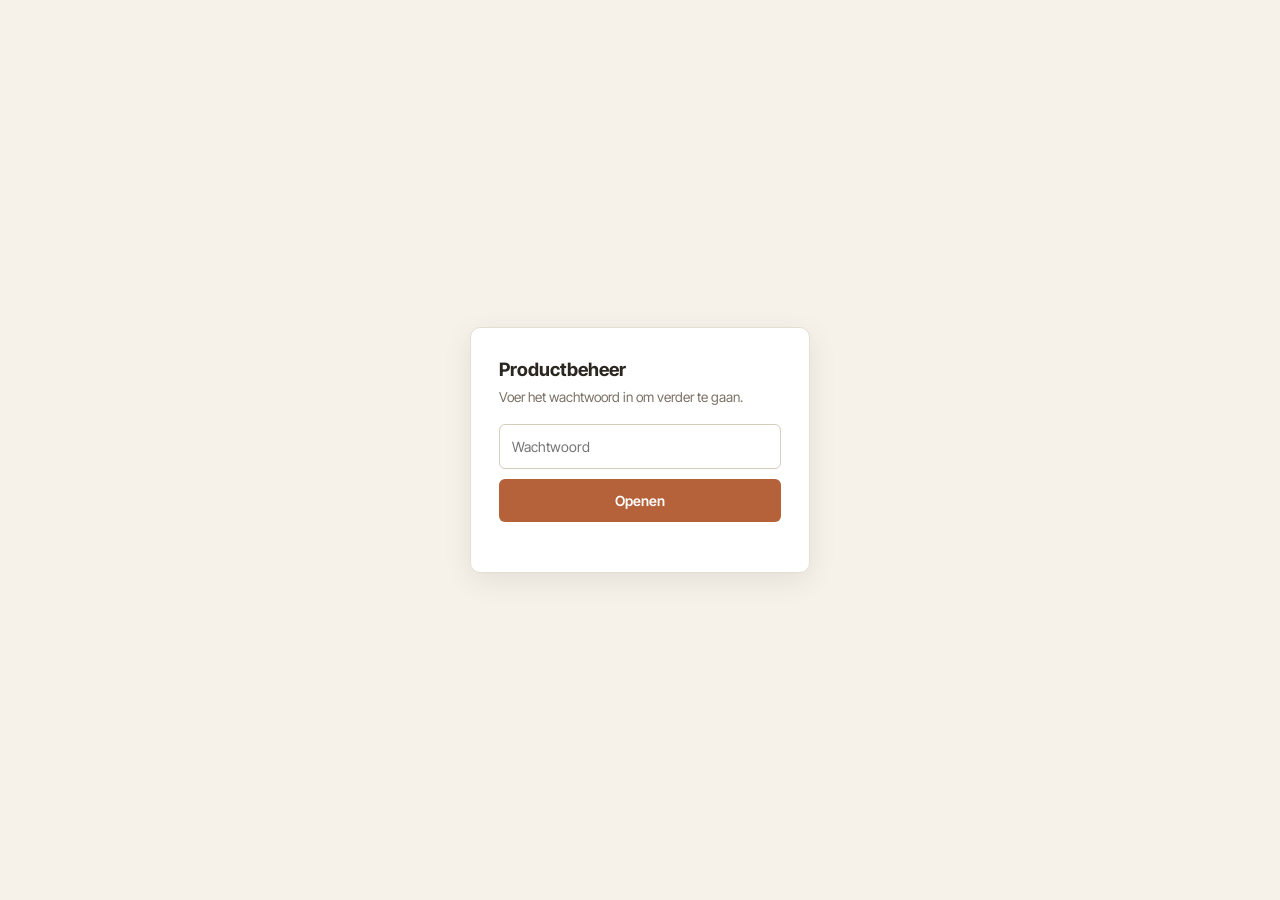
==== commit 7b95855c: "Wachtwoord op productbeheer, footer en eyebrow opgeschoond - admin.html: wachtwoordscherm (hash, ses" ====
--- a/admin.html
+++ b/admin.html
@@ -3,6 +3,7 @@
 <head>
 <meta charset="UTF-8">
 <meta name="viewport" content="width=device-width, initial-scale=1">
+<meta name="robots" content="noindex, nofollow">
 <title>Productbeheer — Yalcin Tapijt & Woninginrichting</title>
 <link rel="icon" href="favicon.svg" type="image/svg+xml">
 <link rel="preconnect" href="https://fonts.googleapis.com">
@@ -123,9 +124,59 @@
     .stats { gap: 8px; }
     .stat-card { padding: 10px 14px; min-width: 0; flex: 1; }
   }
+  body.locked > :not(#gate):not(script) { display: none !important; }
+  #gate { position: fixed; inset: 0; display: none; align-items: center; justify-content: center; background: #f6f2ea; padding: 20px; z-index: 9999; }
+  body.locked #gate { display: flex; }
+  #gate form { background: #fff; border: 1px solid #e4ddd0; border-radius: 10px; padding: 28px; width: 100%; max-width: 340px; box-shadow: 0 8px 30px rgba(0,0,0,.08); }
+  #gate h2 { font-size: 1.15rem; margin-bottom: 4px; color: #2a2620; }
+  #gate p { font-size: .85rem; color: #7a7165; margin-bottom: 16px; }
+  #gate input { width: 100%; padding: 11px 12px; border: 1px solid #d6cdbd; border-radius: 6px; font: inherit; margin-bottom: 10px; }
+  #gate input:focus { outline: 2px solid #b5613a; outline-offset: 0; }
+  #gate button { width: 100%; padding: 11px; border: 0; border-radius: 6px; background: #b5613a; color: #fff; font: inherit; font-weight: 600; cursor: pointer; }
+  #gate .err { color: #b3261e; font-size: .82rem; min-height: 1.1em; margin-top: 8px; }
 </style>
+<script>
+  /* Wachtwoordscherm (alleen client-side, houdt nieuwsgierigen buiten; geen echte beveiliging) */
+  (function () {
+    try { if (sessionStorage.getItem('yalcin_admin_ok') === '1') return; } catch (e) {}
+    document.documentElement.classList.add('is-locked');
+    document.addEventListener('DOMContentLoaded', function () { document.body.classList.add('locked'); });
+  })();
+</script>
 </head>
 <body>
+
+<div id="gate" role="dialog" aria-modal="true" aria-labelledby="gateTitle">
+  <form id="gateForm" autocomplete="off">
+    <h2 id="gateTitle">Productbeheer</h2>
+    <p>Voer het wachtwoord in om verder te gaan.</p>
+    <input type="password" id="gatePw" placeholder="Wachtwoord" autocomplete="current-password" required autofocus>
+    <button type="submit">Openen</button>
+    <div class="err" id="gateErr" role="alert"></div>
+  </form>
+</div>
+<script>
+(function () {
+  var HASH = 'e8d33b26c92264a0a608c534b7187b8cb40c8a6fb45d2c8d85df8fb3a16f6572', SALT = 'yalcin-admin-v1';
+  var form = document.getElementById('gateForm');
+  function unlock() {
+    try { sessionStorage.setItem('yalcin_admin_ok', '1'); } catch (e) {}
+    document.body.classList.remove('locked');
+  }
+  async function sha256(t) {
+    var buf = await crypto.subtle.digest('SHA-256', new TextEncoder().encode(t));
+    return Array.from(new Uint8Array(buf)).map(function (b) { return b.toString(16).padStart(2, '0'); }).join('');
+  }
+  form.addEventListener('submit', async function (e) {
+    e.preventDefault();
+    var err = document.getElementById('gateErr');
+    if (!window.crypto || !crypto.subtle) { err.textContent = 'Open deze pagina via https om in te loggen.'; return; }
+    var h = await sha256(SALT + document.getElementById('gatePw').value);
+    if (h === HASH) { unlock(); } else { err.textContent = 'Onjuist wachtwoord.'; document.getElementById('gatePw').select(); }
+  });
+})();
+</script>
+
 
 <div class="header">
   <div class="wrap header-inner">
